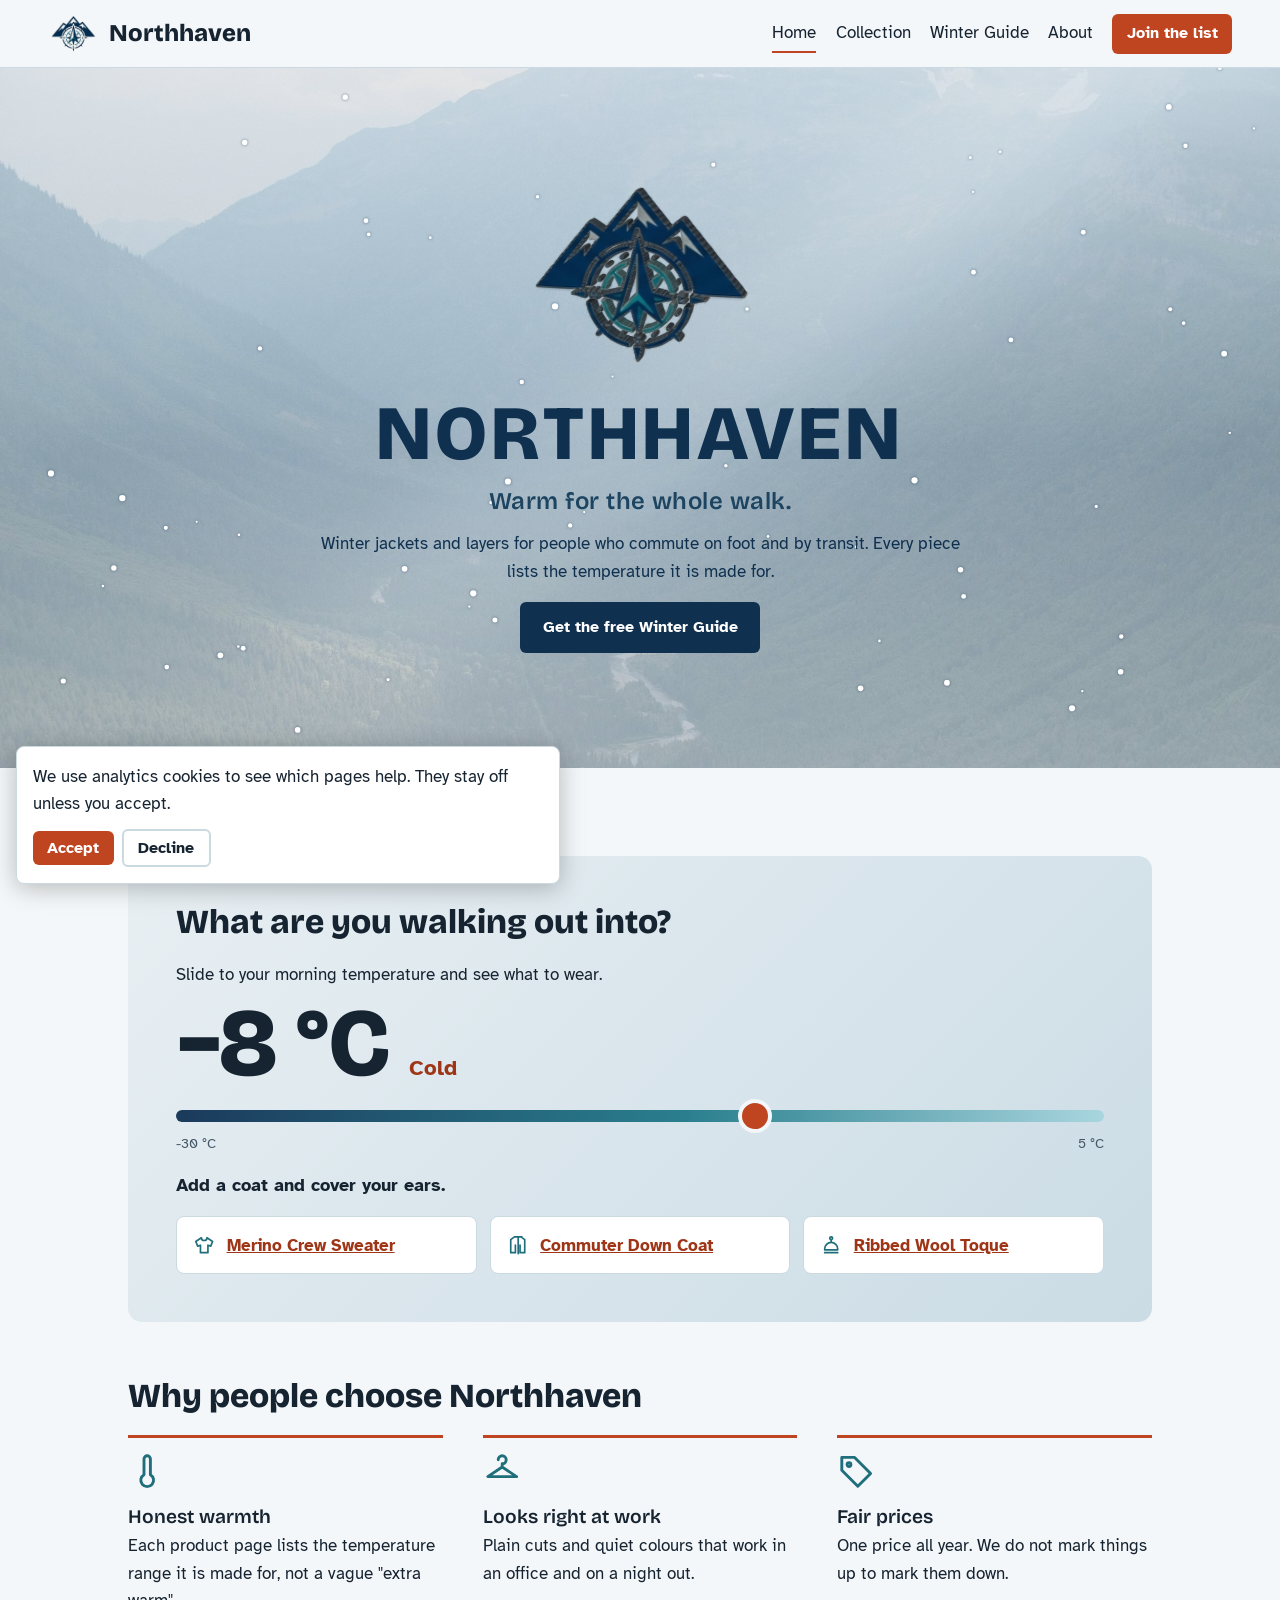
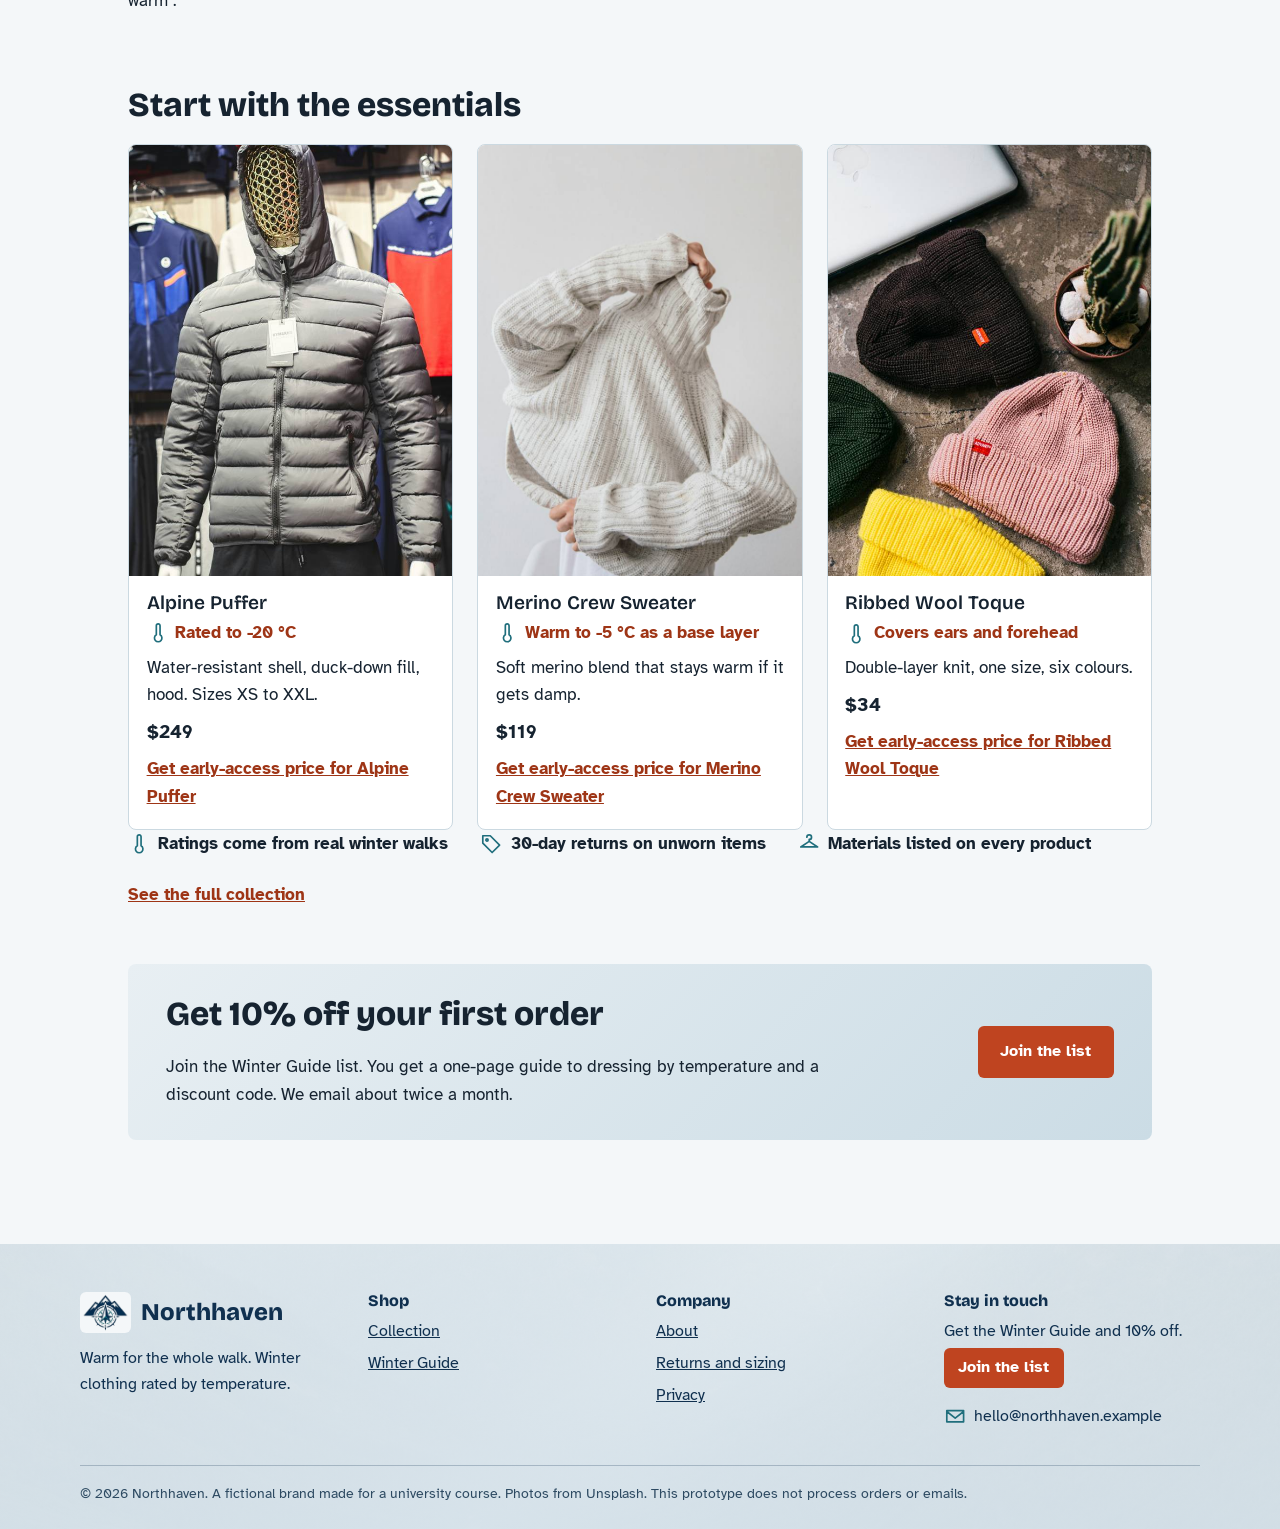
==== site/index.html @ 04a66160 "Add the files of the website" ====
<!DOCTYPE html>
<html lang="en">
  <head>
    <meta charset="utf-8">
    <meta name="viewport" content="width=device-width, initial-scale=1">
    <title>Winter clothing for the cold commute | Northhaven</title>
    <meta name="color-scheme" content="light">
    <meta name="description" content="Northhaven makes winter jackets, base layers and accessories rated by temperature. Join the list for a first-order discount and a free Winter Guide.">
    <link rel="preconnect" href="https://fonts.googleapis.com">
    <link rel="preconnect" href="https://fonts.gstatic.com" crossorigin>
    <link href="https://fonts.googleapis.com/css2?family=Atkinson+Hyperlegible:wght@400;700&family=Bricolage+Grotesque:opsz,wght@12..96,600;12..96,800&display=swap" rel="stylesheet">
    <link rel="icon" href="img/logo.png">
    <link rel="stylesheet" href="style.css">
  </head>
  <body>
    <!-- skip link (for accessibility) -->
    <a class="skip" href="#main">Skip to content</a>

    <!-- navbar -->
    <header class="site-header">
      <a class="logo" href="index.html"><img src="img/logo.png" alt="" width="53" height="42"><span>Northhaven</span></a>
      <nav aria-label="Main">
        <a href="index.html" aria-current="page">Home</a>
        <a href="collection.html">Collection</a>
        <a href="guide.html">Winter Guide</a>
        <a href="about.html">About</a>
        <a class="btn small" href="join.html">Join the list</a>
      </nav>
    </header>

    <!-- HERO -->
    <section class="hero">
      <!-- snow goes here (script.js) -->
      <canvas id="snow" aria-hidden="true"></canvas>
      <div class="hero-text">
        <!-- the 3D logo, i stacked 40 copies of the logo so it looks thick. script.js spins it -->
        <div class="logo3d" id="logo3d" aria-hidden="true">
          <div class="stack">
            <i style="transform:translateZ(-10.00px)"></i>
            <i class="dark" style="transform:translateZ(-9.49px)"></i>
            <i class="dark" style="transform:translateZ(-8.97px)"></i>
            <i class="dark" style="transform:translateZ(-8.46px)"></i>
            <i class="dark" style="transform:translateZ(-7.95px)"></i>
            <i class="dark" style="transform:translateZ(-7.44px)"></i>
            <i class="dark" style="transform:translateZ(-6.92px)"></i>
            <i class="dark" style="transform:translateZ(-6.41px)"></i>
            <i class="dark" style="transform:translateZ(-5.90px)"></i>
            <i class="dark" style="transform:translateZ(-5.38px)"></i>
            <i class="dark" style="transform:translateZ(-4.87px)"></i>
            <i class="dark" style="transform:translateZ(-4.36px)"></i>
            <i class="dark" style="transform:translateZ(-3.85px)"></i>
            <i class="dark" style="transform:translateZ(-3.33px)"></i>
            <i class="dark" style="transform:translateZ(-2.82px)"></i>
            <i class="dark" style="transform:translateZ(-2.31px)"></i>
            <i class="dark" style="transform:translateZ(-1.79px)"></i>
            <i class="dark" style="transform:translateZ(-1.28px)"></i>
            <i class="dark" style="transform:translateZ(-0.77px)"></i>
            <i class="dark" style="transform:translateZ(-0.26px)"></i>
            <i class="dark" style="transform:translateZ(0.26px)"></i>
            <i class="dark" style="transform:translateZ(0.77px)"></i>
            <i class="dark" style="transform:translateZ(1.28px)"></i>
            <i class="dark" style="transform:translateZ(1.79px)"></i>
            <i class="dark" style="transform:translateZ(2.31px)"></i>
            <i class="dark" style="transform:translateZ(2.82px)"></i>
            <i class="dark" style="transform:translateZ(3.33px)"></i>
            <i class="dark" style="transform:translateZ(3.85px)"></i>
            <i class="dark" style="transform:translateZ(4.36px)"></i>
            <i class="dark" style="transform:translateZ(4.87px)"></i>
            <i class="dark" style="transform:translateZ(5.38px)"></i>
            <i class="dark" style="transform:translateZ(5.90px)"></i>
            <i class="dark" style="transform:translateZ(6.41px)"></i>
            <i class="dark" style="transform:translateZ(6.92px)"></i>
            <i class="dark" style="transform:translateZ(7.44px)"></i>
            <i class="dark" style="transform:translateZ(7.95px)"></i>
            <i class="dark" style="transform:translateZ(8.46px)"></i>
            <i class="dark" style="transform:translateZ(8.97px)"></i>
            <i class="dark" style="transform:translateZ(9.49px)"></i>
            <i style="transform:translateZ(10.00px)"></i>
          </div>
        </div>
        <h1><span class="wordmark">Northhaven</span><span class="tagline">Warm for the whole walk.</span></h1>
        <p>Winter jackets and layers for people who commute on foot and by transit. Every piece lists the temperature it is made for.</p>
        <a class="btn" href="join.html">Get the free Winter Guide</a>
      </div>
    </section>

    <main id="main">

      <!-- slider thing, changes the text + the clothes list -->
      <section class="picker" aria-labelledby="pickerTitle">
        <h2 id="pickerTitle">What are you walking out into?</h2>
        <p>Slide to your morning temperature and see what to wear.</p>
        <div class="dial">
          <output id="tempValue" class="big-temp" for="tempSlider">-8 &deg;C</output>
          <span id="tempLabel" class="temp-label">Cold</span>
        </div>
        <label for="tempSlider" class="sr-only">Morning temperature in degrees Celsius</label>
        <input id="tempSlider" type="range" min="-30" max="5" value="-8" step="1">
        <div class="scale">
          <span>-30 &deg;C</span>
          <span>5 &deg;C</span>
        </div>
        <p id="tempNote" class="temp-note" aria-live="polite"></p>
        <!-- clothes list -->
        <ul class="tiles">
          <li data-on="0123">
            <svg class="icon" viewBox="0 0 24 24" aria-hidden="true"><path d="m9 4-6 4 2 5 3-1v8h8v-8l3 1 2-5-6-4a3 3 0 0 1-6 0z"/></svg>
            <a href="collection.html">Merino Crew Sweater</a>
          </li>
          <li data-on="12">
            <svg class="icon" viewBox="0 0 24 24" aria-hidden="true"><path d="M8 3 4 6v14h5v-8m6-9 4 3v14h-5v-8M8 3h8M12 3v18"/></svg>
            <a href="collection.html">Commuter Down Coat</a>
          </li>
          <li data-on="3">
            <svg class="icon" viewBox="0 0 24 24" aria-hidden="true"><path d="M8 3 4 6v14h5v-8m6-9 4 3v14h-5v-8M8 3h8M12 3v18"/></svg>
            <a href="collection.html">Alpine Puffer</a>
          </li>
          <li data-on="23">
            <svg class="icon" viewBox="0 0 24 24" aria-hidden="true"><path d="M7 3h10l1 18h-4l-2-10-2 10H6z"/></svg>
            <a href="collection.html">Thermal Leggings</a>
          </li>
          <li data-on="23">
            <svg class="icon" viewBox="0 0 24 24" aria-hidden="true"><path d="M8 21v-5l-3-4V7a1.5 1.5 0 0 1 3 0v3m0-5a1.5 1.5 0 0 1 3 0v5m0-6.5a1.5 1.5 0 0 1 3 0V10m0-3a1.5 1.5 0 0 1 3 0v8l-2 6z"/></svg>
            <a href="collection.html">Touchscreen Knit Gloves</a>
          </li>
          <li data-on="0123">
            <svg class="icon" viewBox="0 0 24 24" aria-hidden="true"><path d="M5 16a7 7 0 0 1 14 0v1H5zM5 20h14M12 9V6"/><circle cx="12" cy="4.5" r="1.5"/></svg>
            <a href="collection.html">Ribbed Wool Toque</a>
          </li>
        </ul>
      </section>
      <section>
        <h2>Why people choose Northhaven</h2>
        <!-- 3 reasons -->
        <ul class="three">
          <li>
            <svg class="icon" viewBox="0 0 24 24" aria-hidden="true"><path d="M14 14.8V5a2 2 0 0 0-4 0v9.8a4 4 0 1 0 4 0z"/></svg>
            <h3>Honest warmth</h3>
            <p>Each product page lists the temperature range it is made for, not a vague "extra warm".</p>
          </li>
          <li>
            <svg class="icon" viewBox="0 0 24 24" aria-hidden="true"><path d="M12 8a2.5 2.5 0 1 0-2.5-2.5M12 8v2l9 6H3l9-6"/></svg>
            <h3>Looks right at work</h3>
            <p>Plain cuts and quiet colours that work in an office and on a night out.</p>
          </li>
          <li>
            <svg class="icon" viewBox="0 0 24 24" aria-hidden="true"><path d="M3 12V4h8l10 10-8 8z"/><circle cx="7.5" cy="8.5" r="1.2"/></svg>
            <h3>Fair prices</h3>
            <p>One price all year. We do not mark things up to mark them down.</p>
          </li>
        </ul>
      </section>
      <section>
        <h2>Start with the essentials</h2>
        <!-- products -->
        <div class="grid">

          <article class="card" data-c="jackets">
            <img src="img/p16.jpg" alt="Grey puffer jacket on a store mannequin" width="600" height="800" loading="lazy">
            <div>
              <h3>Alpine Puffer</h3>
              <p class="temp"><svg class="icon" viewBox="0 0 24 24" aria-hidden="true"><path d="M14 14.8V5a2 2 0 0 0-4 0v9.8a4 4 0 1 0 4 0z"/></svg><span>Rated to -20 &deg;C</span></p>
              <p>Water-resistant shell, duck-down fill, hood. Sizes XS to XXL.</p>
              <p class="price">$249</p>
              <a class="link" href="join.html">Get early-access price for Alpine Puffer</a>
            </div>
          </article>

          <article class="card" data-c="layers">
            <img src="img/p14.jpg" alt="Person pulling a cream knit sweater over their head" width="600" height="800" loading="lazy">
            <div>
              <h3>Merino Crew Sweater</h3>
              <p class="temp"><svg class="icon" viewBox="0 0 24 24" aria-hidden="true"><path d="M14 14.8V5a2 2 0 0 0-4 0v9.8a4 4 0 1 0 4 0z"/></svg><span>Warm to -5 &deg;C as a base layer</span></p>
              <p>Soft merino blend that stays warm if it gets damp.</p>
              <p class="price">$119</p>
              <a class="link" href="join.html">Get early-access price for Merino Crew Sweater</a>
            </div>
          </article>

          <article class="card" data-c="accessories">
            <img src="img/p03.jpg" alt="Knit beanies in dark, pink and yellow laid flat" width="600" height="800" loading="lazy">
            <div>
              <h3>Ribbed Wool Toque</h3>
              <p class="temp"><svg class="icon" viewBox="0 0 24 24" aria-hidden="true"><path d="M14 14.8V5a2 2 0 0 0-4 0v9.8a4 4 0 1 0 4 0z"/></svg><span>Covers ears and forehead</span></p>
              <p>Double-layer knit, one size, six colours.</p>
              <p class="price">$34</p>
              <a class="link" href="join.html">Get early-access price for Ribbed Wool Toque</a>
            </div>
          </article>
        </div>
        <ul class="trust">
          <li><svg class="icon" viewBox="0 0 24 24" aria-hidden="true"><path d="M14 14.8V5a2 2 0 0 0-4 0v9.8a4 4 0 1 0 4 0z"/></svg>Ratings come from real winter walks</li>
          <li><svg class="icon" viewBox="0 0 24 24" aria-hidden="true"><path d="M3 12V4h8l10 10-8 8z"/><circle cx="7.5" cy="8.5" r="1.2"/></svg>30-day returns on unworn items</li>
          <li><svg class="icon" viewBox="0 0 24 24" aria-hidden="true"><path d="M12 8a2.5 2.5 0 1 0-2.5-2.5M12 8v2l9 6H3l9-6"/></svg>Materials listed on every product</li>
        </ul>
        <p><a class="link" href="collection.html">See the full collection</a></p>
      </section>

      <!-- banner at the bottom -->
      <section class="band">
        <div>
          <h2>Get 10% off your first order</h2>
          <p>Join the Winter Guide list. You get a one-page guide to dressing by temperature and a discount code. We email about twice a month.</p>
        </div>
        <a class="btn" href="join.html">Join the list</a>
      </section>
    </main>

    <!-- footer -->
    <footer class="site-footer">
      <div class="footer-cols">
        <div>
          <a class="logo" href="index.html"><img src="img/logo.png" alt="" width="53" height="42"><span>Northhaven</span></a>
          <p>Warm for the whole walk. Winter clothing rated by temperature.</p>
        </div>
        <nav aria-label="Shop">
          <h2 class="footer-heading">Shop</h2>
          <ul>
            <li>
              <a href="collection.html">Collection</a>
            </li>
            <li>
              <a href="guide.html">Winter Guide</a>
            </li>
          </ul>
        </nav>
        <nav aria-label="Company">
          <h2 class="footer-heading">Company</h2>
          <ul>
            <li>
              <a href="about.html">About</a>
            </li>
            <li>
              <a href="guide.html#faq">Returns and sizing</a>
            </li>
            <li>
              <a href="join.html#privacy">Privacy</a>
            </li>
          </ul>
        </nav>
        <div>
          <h2 class="footer-heading">Stay in touch</h2>
          <p>Get the Winter Guide and 10% off.</p>
          <a class="btn small" href="join.html">Join the list</a>
          <p class="footer-mail"><svg class="icon" viewBox="0 0 24 24" aria-hidden="true"><path d="M3 6h18v12H3zM3 7l9 7 9-7"/></svg> hello@northhaven.example</p>
        </div>
      </div>
      <p class="fine-print">&copy; 2026 Northhaven. A fictional brand made for a university course. Photos from Unsplash. This prototype does not process orders or emails.</p>
    </footer>

    <!-- js -->
    <script src="script.js"></script>
  </body>
</html>
---- site/style.css ----
/*
  Northhaven stylesheet
  Used by all 5 pages.
  (some rules show up twice, the later one wins)
*/

/* colours */
:root {
  --bg-color: #F4F7F9;
  --text-color: #162330;
  --muted-color: #445666;
  --card-bg: #fff;
  --border-color: #CBD9E1;
  --light-blue: #DCE8EE;
  --accent: #BF4420;
  --accent-text: #fff;
  --link-color: #9E3516;
  box-sizing: border-box;
  padding-top: env(safe-area-inset-top,0px);
  padding-bottom: env(safe-area-inset-bottom,0px);
  color-scheme: light;
  --mist-img: url(img/hero-mist.jpg);
  --logo-img: url(img/logo.png);
}

/* reset + basic stuff */
*,
*::before,
*::after { box-sizing: border-box; }
html { scroll-padding-top: calc(4.5rem + env(safe-area-inset-top,0px)); }
body {
  margin: 0;
  background: var(--bg-color);
  color: var(--text-color);
  font: 1.0625rem/1.6 "Atkinson Hyperlegible",system-ui,sans-serif;
}
h1,
h2,
h3,
.logo {
  font-family: "Bricolage Grotesque","Arial Narrow",sans-serif;
  line-height: 1.1;
  margin: 0 0 .6em;
}
h1 {
  font-size: clamp(2.2rem,6vw,3.6rem);
  font-weight: 800;
}
h2 {
  font-size: clamp(1.5rem,3.5vw,2.1rem);
  font-weight: 800;
}
h3 {
  font-size: 1.2rem;
  font-weight: 600;
  margin-bottom: .3em;
}
p {
  margin: 0 0 1em;
  max-width: 62ch;
}
a { color: var(--link-color); }
img {
  display: block;
  max-width: 100%;
  height: auto;
}

:focus-visible {
  outline: 3px solid var(--accent);
  outline-offset: 3px;
}

/* skip link, hidden until you tab to it */
.skip {
  position: absolute;
  left: -999px;
  top: 0;
  background: var(--accent);
  color: var(--accent-text);
  padding: .6rem 1rem;
  z-index: 20;
}
.skip:focus { left: 0; }

/* header / nav */
.site-header {
  position: sticky;
  top: 0;
  z-index: 10;
  display: flex;
  flex-wrap: wrap;
  align-items: center;
  justify-content: space-between;
  gap: .5rem 1.5rem;
  padding: .8rem clamp(1rem,4vw,3rem);
  background: var(--bg-color);
  border-bottom: 1px solid var(--border-color);
}
.logo {
  font-size: 1.5rem;
  font-weight: 800;
  text-decoration: none;
  color: var(--text-color);
  margin: 0;
}
.site-header nav {
  display: flex;
  flex-wrap: wrap;
  align-items: center;
  gap: .4rem 1.2rem;
}
.site-header nav a:not(.btn) {
  color: var(--text-color);
  text-decoration: none;
  padding: .3rem 0;
  border-bottom: 2px solid transparent;
}
.site-header nav a:not(.btn):hover,
.site-header nav a[aria-current]:not(.btn) { border-bottom-color: var(--accent); }

/* buttons */
.btn {
  display: inline-block;
  background: var(--accent);
  color: var(--accent-text);
  font-weight: 700;
  text-decoration: none;
  padding: .8rem 1.4rem;
  border: 0;
  border-radius: 6px;
  font-size: 1rem;
  cursor: pointer;
  font-family: inherit;
}
.btn:hover { filter: brightness(1.1); }
.btn.small { padding: .45rem .9rem; }
.link { font-weight: 700; }

main {
  max-width: 70rem;
  margin: 0 auto;
  padding: 2rem clamp(1rem,4vw,3rem) 3rem;
}
main>section { margin: 3.5rem 0; }
.lead {
  font-size: 1.25rem;
  color: var(--muted-color);
}

/* hero (first try, changed again lower down) */
.hero {
  position: relative;
  min-height: min(78vh,640px);
  display: flex;
  align-items: flex-end;
  background: #0F1A24;
  color: #fff;
  overflow: hidden;
}
.hero img {
  position: absolute;
  inset: 0;
  width: 100%;
  height: 100%;
  object-fit: cover;
  object-position: center 60%;
}
.hero::after {
  content: "";
  position: absolute;
  inset: 0;
  background: linear-gradient(to top,rgba(10,18,26,.92) 5%,rgba(10,18,26,.15) 70%);
}
.hero-text {
  position: relative;
  z-index: 1;
  padding: 2rem clamp(1rem,4vw,3rem) 3rem;
  max-width: 44rem;
}
.hero .btn {
  background: #fff;
  color: #162330;
}

/* filter buttons */
.chips {
  display: flex;
  flex-wrap: wrap;
  gap: .6rem;
  margin: 0 0 1rem;
}
.chips button {
  font: inherit;
  padding: .6rem 1.1rem;
  border: 2px solid var(--border-color);
  background: var(--card-bg);
  color: var(--text-color);
  border-radius: 999px;
  cursor: pointer;
}
.chips button[aria-pressed=true] {
  border-color: var(--accent);
  background: var(--light-blue);
  font-weight: 700;
}

.pick {
  background: var(--light-blue);
  padding: 1.2rem 1.5rem;
  border-radius: 8px;
  max-width: 40rem;
}
.pick ul {
  margin: .3rem 0 .8rem;
  padding-left: 1.2rem;
}
.three {
  list-style: none;
  padding: 0;
  display: grid;
  grid-template-columns: repeat(auto-fit,minmax(15rem,1fr));
  gap: 1.5rem 2.5rem;
}
.three li {
  border-top: 3px solid var(--accent);
  padding-top: .8rem;
}

/* cards */
.grid {
  display: grid;
  grid-template-columns: repeat(auto-fill,minmax(16rem,1fr));
  gap: 1.5rem;
}
.card {
  background: var(--card-bg);
  border: 1px solid var(--border-color);
  border-radius: 8px;
  overflow: hidden;
}
.card img {
  width: 100%;
  aspect-ratio: 3/4;
  object-fit: cover;
}
.card div { padding: 1rem 1.1rem 1.2rem; }
.card p { margin: 0 0 .5rem; }
.temp {
  font-weight: 700;
  color: var(--link-color);
}
.price {
  font-size: 1.2rem;
  font-weight: 700;
}

/* banner */
.band {
  display: flex;
  flex-wrap: wrap;
  align-items: center;
  justify-content: space-between;
  gap: 1rem 2rem;
  background: var(--light-blue);
  padding: 2rem clamp(1rem,3vw,2.5rem);
  border-radius: 8px;
}
.band p { margin: 0; }

/* image + text sections */
.split {
  display: grid;
  grid-template-columns: repeat(auto-fit,minmax(18rem,1fr));
  gap: 2rem;
  align-items: center;
}
.split img {
  border-radius: 8px;
  width: 100%;
  max-height: 30rem;
  object-fit: cover;
}
.flip>img { order: 2; }

.layer-list,
.checks { padding-left: 1.2rem; }
.checks {
  list-style: none;
  padding: 0;
}
.checks li {
  padding-left: 1.6rem;
  position: relative;
  margin-bottom: .4rem;
}
.checks li::before {
  content: "\2713";
  position: absolute;
  left: 0;
  color: var(--link-color);
  font-weight: 700;
}

/* faq */
details {
  border-bottom: 1px solid var(--border-color);
  padding: .9rem 0;
  max-width: 46rem;
}
summary {
  cursor: pointer;
  font-weight: 700;
}
details p { margin: .6rem 0 0; }

blockquote {
  margin: 1.5rem 0 0;
  padding-left: 1rem;
  border-left: 4px solid var(--accent);
}
blockquote p {
  font-size: 1.15rem;
  margin: 0;
}
blockquote footer {
  color: var(--muted-color);
  font-size: .95rem;
}

.credits {
  columns: 14rem;
  padding-left: 1.2rem;
  font-size: .95rem;
}

/* forms */
form {
  display: grid;
  gap: .5rem;
  max-width: 30rem;
}
label {
  font-weight: 700;
  margin-top: .5rem;
}
.checkbox-row {
  display: flex;
  gap: .6rem;
  font-weight: 400;
  align-items: flex-start;
}
.checkbox-row input {
  width: 1.3rem;
  height: 1.3rem;
  margin-top: .2rem;
}
input[type=email],
input[type=text] {
  font: inherit;
  padding: .75rem;
  border: 2px solid var(--border-color);
  border-radius: 6px;
  background: var(--card-bg);
  color: var(--text-color);
  width: 100%;
}
.error-msg {
  color: #B3261E;
  font-weight: 700;
  min-height: 1.4em;
  margin: .3rem 0;
}
.done {
  background: var(--light-blue);
  padding: 1.5rem;
  border-radius: 8px;
  max-width: 30rem;
}
.note {
  color: var(--muted-color);
  font-size: .95rem;
}

/* footer (first version) */
footer {
  border-top: 1px solid var(--border-color);
  padding: 1.5rem clamp(1rem,4vw,3rem);
  color: var(--muted-color);
  font-size: .95rem;
}
footer p { margin: .2rem 0; }

/* cookie popup */
.cookie {
  position: fixed;
  left: 1rem;
  right: 1rem;
  bottom: calc(1rem + env(safe-area-inset-bottom,0px));
  max-width: 34rem;
  background: var(--card-bg);
  border: 1px solid var(--border-color);
  padding: 1rem;
  border-radius: 8px;
  z-index: 30;
  box-shadow: 0 4px 24px rgba(0,0,0,.25);
}
.cookie p { margin: 0 0 .7rem; }
.cookie button { margin-right: .5rem; }
.btn.ghost {
  background: transparent;
  color: var(--text-color);
  border: 2px solid var(--border-color);
}

/* little transition on buttons, only if reduced motion is off */
@media (prefers-reduced-motion: no-preference) {
  .chips button,
  .btn {
    transition: background .15s,border-color .15s;
  }
}

/* ---- added later: icons, slider, new footer ---- */
:root { --teal: #1F6E7C; }

/* hidden text for screen readers */
.sr-only {
  position: absolute;
  width: 1px;
  height: 1px;
  overflow: hidden;
  clip: rect(0 0 0 0);
  white-space: nowrap;
}

/* logo */
.logo {
  display: flex;
  align-items: center;
  gap: .6rem;
}
.logo img {
  height: 2.6rem;
  width: auto;
  background: #F4F7F9;
  border-radius: 6px;
  padding: 2px;
}

/* icons (moved the svg line settings here so the html is shorter) */
.icon {
  width: 1.4rem;
  height: 1.4rem;
  flex: none;
  color: var(--teal);
  fill: none;
  stroke: currentColor;
  stroke-width: 1.8;
  stroke-linecap: round;
  stroke-linejoin: round;
}
.three .icon {
  width: 2.4rem;
  height: 2.4rem;
  margin-bottom: .5rem;
}
.temp {
  display: flex;
  align-items: center;
  gap: .4rem;
}

/* slider box on home page */
.picker {
  background: var(--light-blue);
  border-radius: 14px;
  padding: clamp(1.2rem,4vw,3rem);
}
.picker p { margin-bottom: .5rem; }
.dial {
  display: flex;
  align-items: baseline;
  flex-wrap: wrap;
  gap: .2rem 1.2rem;
  margin: .5rem 0;
}
.big-temp {
  font: 800 clamp(3.4rem,11vw,6rem)/1 "Bricolage Grotesque","Arial Narrow",sans-serif;
  color: var(--text-color);
}
.temp-label {
  font-size: 1.4rem;
  font-weight: 700;
  color: var(--link-color);
}

/* slider styling (needs webkit and moz versions) */
#tempSlider {
  -webkit-appearance: none;
  appearance: none;
  width: 100%;
  height: 12px;
  border-radius: 8px;
  background: linear-gradient(90deg,#1B3A5C,#2A7F8E 55%,#A9D6DF);
  margin: .6rem 0;
}
#tempSlider::-webkit-slider-thumb {
  -webkit-appearance: none;
  width: 34px;
  height: 34px;
  border-radius: 50%;
  background: var(--accent);
  border: 4px solid var(--bg-color);
  cursor: grab;
}
#tempSlider::-moz-range-thumb {
  width: 26px;
  height: 26px;
  border-radius: 50%;
  background: var(--accent);
  border: 4px solid var(--bg-color);
  cursor: grab;
}
.scale {
  display: flex;
  justify-content: space-between;
  font-size: .9rem;
  color: var(--muted-color);
}
.temp-note {
  font-size: 1.15rem;
  font-weight: 700;
  margin-top: 1rem;
}

/* tiles */
.tiles {
  list-style: none;
  padding: 0;
  margin: 1rem 0 0;
  display: grid;
  grid-template-columns: repeat(auto-fit,minmax(13rem,1fr));
  gap: .8rem;
}
.tiles li {
  background: var(--card-bg);
  border: 1px solid var(--border-color);
  border-radius: 8px;
  padding: .9rem 1rem;
  display: flex;
  gap: .7rem;
  align-items: center;
  font-weight: 700;
}
.tiles li[hidden],
.card[hidden] { display: none; }

/* footer (new version) */
.site-footer {
  background: #10253B;
  color: #DCE8EE;
  border: 0;
  padding: 3rem clamp(1rem,4vw,3rem) 1.5rem;
  font-size: 1rem;
}
.site-footer a { color: #DCE8EE; }
.site-footer .logo {
  color: #fff;
  margin-bottom: .8rem;
}
.site-footer .btn {
  color: #fff;
  background: #BF4420;
}
.footer-cols {
  display: grid;
  grid-template-columns: repeat(auto-fit,minmax(12rem,1fr));
  gap: 2rem;
  max-width: 70rem;
  margin: 0 auto 2rem;
}
.footer-heading {
  font-size: 1rem;
  margin-bottom: .6rem;
  color: #fff;
}
.site-footer ul {
  list-style: none;
  padding: 0;
  margin: 0;
}
.site-footer li { margin-bottom: .4rem; }
.footer-mail {
  display: flex;
  gap: .5rem;
  align-items: center;
  margin-top: 1rem;
}
.site-footer .icon { color: #6CC4D2; }
.fine-print {
  max-width: 70rem;
  margin: 0 auto;
  border-top: 1px solid #2B4660;
  padding-top: 1rem;
  font-size: .9rem;
  color: #A9BAC6;
}

/* snow canvas */
.hero canvas {
  position: absolute;
  inset: 0;
  width: 100%;
  height: 100%;
  z-index: 1;
  pointer-events: none;
}
.hero-text { z-index: 2; }

/* make sure hidden really hides things */
[hidden] { display: none!important; }

/* hero (new version, overrides the one above) */
.hero {
  min-height: min(84vh,700px);
  align-items: center;
  justify-content: center;
  text-align: center;
  color: #10304F;
  background: var(--mist-img) center/cover,linear-gradient(180deg,#E3EBEF 0%,#BFD0D9 42%,#86A1B0 72%,#5F8092 100%);
}
.hero::after { background: linear-gradient(rgba(240,246,249,.66),rgba(240,246,249,.42) 55%,rgba(240,246,249,.55)); }
.hero .hero-logo {
  position: static;
  inset: auto;
  width: clamp(150px,22vw,230px);
  height: auto;
  margin: 0 auto 1rem;
  object-fit: contain;
  filter: drop-shadow(0 0 8px rgba(255,255,255,.7));
  animation: spin 24s linear infinite;
}
.hero-text {
  max-width: 44rem;
  padding: 3rem 1.25rem;
  text-align: center;
}
.hero h1 { margin: 0 0 1rem; }
.wordmark {
  display: block;
  font-size: clamp(2.5rem,9vw,4.8rem);
  letter-spacing: .05em;
  text-transform: uppercase;
  color: #10304F;
  font-weight: 800;
}
.tagline {
  display: block;
  margin-top: .7rem;
  font-size: clamp(1.05rem,2.8vw,1.5rem);
  font-weight: 600;
  color: #1D4561;
  letter-spacing: .02em;
}
.hero p {
  margin-left: auto;
  margin-right: auto;
  color: #10304F;
}
.hero .btn {
  background: #10304F;
  color: #fff;
}

@keyframes spin {
  to { transform:rotate(360deg); }
}
@media (prefers-reduced-motion: reduce) {
  .hero .hero-logo {
    animation: none;
  }
}

/* gradients */
.band,
.picker,
.done { background: linear-gradient(135deg,#E8EFF3,#CBDCE5); }
.site-footer {
  background: linear-gradient(rgba(238,244,247,.86),rgba(222,233,240,.93)),var(--mist-img) center/cover;
  color: #10304F;
}
.site-footer a,
.site-footer .logo,
.footer-heading { color: #10304F; }
.site-footer .btn { color: #fff; }
.site-footer .icon { color: var(--teal); }
.fine-print {
  border-top-color: rgba(16,48,79,.25);
  color: #2D4A62;
}

/* about page review form */
textarea,
select {
  font: inherit;
  padding: .75rem;
  border: 2px solid var(--border-color);
  border-radius: 6px;
  background: var(--card-bg);
  color: var(--text-color);
  width: 100%;
}
.reviews-section {
  display: grid;
  grid-template-columns: repeat(auto-fit,minmax(18rem,1fr));
  gap: 2rem;
  align-items: start;
}
.card-form {
  background: linear-gradient(135deg,#E8EFF3,#CBDCE5);
  padding: 1.5rem;
  border-radius: 12px;
  max-width: none;
}
.card-form h2 { margin-bottom: .3em; }
.star-box {
  border: 0;
  padding: 0;
  margin: .5rem 0;
}
.star-box legend {
  font-weight: 700;
  padding: 0;
  margin-bottom: .2rem;
}
.star-row {
  display: inline-flex;
  flex-direction: row-reverse;
  justify-content: flex-end;
  position: relative;
}
.star-row input {
  position: absolute;
  opacity: 0;
  width: 1px;
  height: 1px;
}
.star-row label {
  font-size: 2.1rem;
  line-height: 1;
  color: #9FB3C0;
  cursor: pointer;
  padding: 0 .12rem;
  font-weight: 400;
  margin: 0;
}
.star-row input:checked~label,
.star-row label:hover,
.star-row label:hover~label { color: #D98A00; }
.star-row input:focus-visible+label {
  outline: 3px solid var(--accent);
  outline-offset: 2px;
}

.review-list {
  list-style: none;
  padding: 0;
  margin: 0;
  display: grid;
  gap: 1rem;
}
.review-list li {
  background: var(--card-bg);
  border: 1px solid var(--border-color);
  border-radius: 8px;
  padding: 1rem;
}
.review-list .review-stars {
  color: #D98A00;
  font-size: 1.2rem;
  letter-spacing: .1em;
}
.review-list p { margin: .3rem 0; }
.review-list small,
.review-list .empty { color: var(--muted-color); }
.okmsg {
  font-weight: 700;
  color: #1F6E3D;
  margin: .3rem 0;
}

/* join page */
.join-wrap {
  display: grid;
  grid-template-columns: repeat(auto-fit,minmax(18rem,1fr));
  border-radius: 16px;
  overflow: hidden;
  background: linear-gradient(135deg,#E8EFF3,#CBDCE5);
}
.join-image img {
  width: 100%;
  height: 100%;
  min-height: 22rem;
  object-fit: cover;
}
.join-card { padding: clamp(1.5rem,4vw,3rem); }
.join-card form { max-width: none; }
.join-card h1 { font-size: clamp(1.8rem,4vw,2.6rem); }
.join-icon {
  display: inline-grid;
  place-items: center;
  width: 3rem;
  height: 3rem;
  border-radius: 50%;
  background: #fff;
  margin-bottom: .8rem;
}
.btn.wide {
  width: 100%;
  margin-top: .5rem;
}
.opt {
  font-weight: 400;
  color: var(--muted-color);
}
.checkbox-row span { font-weight: 400; }

/* 3d logo */
.logo3d {
  position: relative;
  width: clamp(150px,22vw,230px);
  aspect-ratio: 212/169;
  margin: 0 auto 1.6rem;
  perspective: 900px;
  cursor: grab;
  touch-action: none;
  user-select: none;
}
.stack {
  position: relative;
  width: 100%;
  height: 100%;
  transform-style: preserve-3d;
}
.stack i {
  position: absolute;
  inset: 0;
  background: var(--logo-img) center/contain no-repeat;
}
.stack i.dark { filter: brightness(.45); }

.trust {
  list-style: none;
  display: flex;
  flex-wrap: wrap;
  gap: .6rem 2rem;
  padding: 0;
  margin: 0 0 1.5rem;
  font-weight: 700;
}
.trust li {
  display: flex;
  align-items: center;
  gap: .5rem;
}
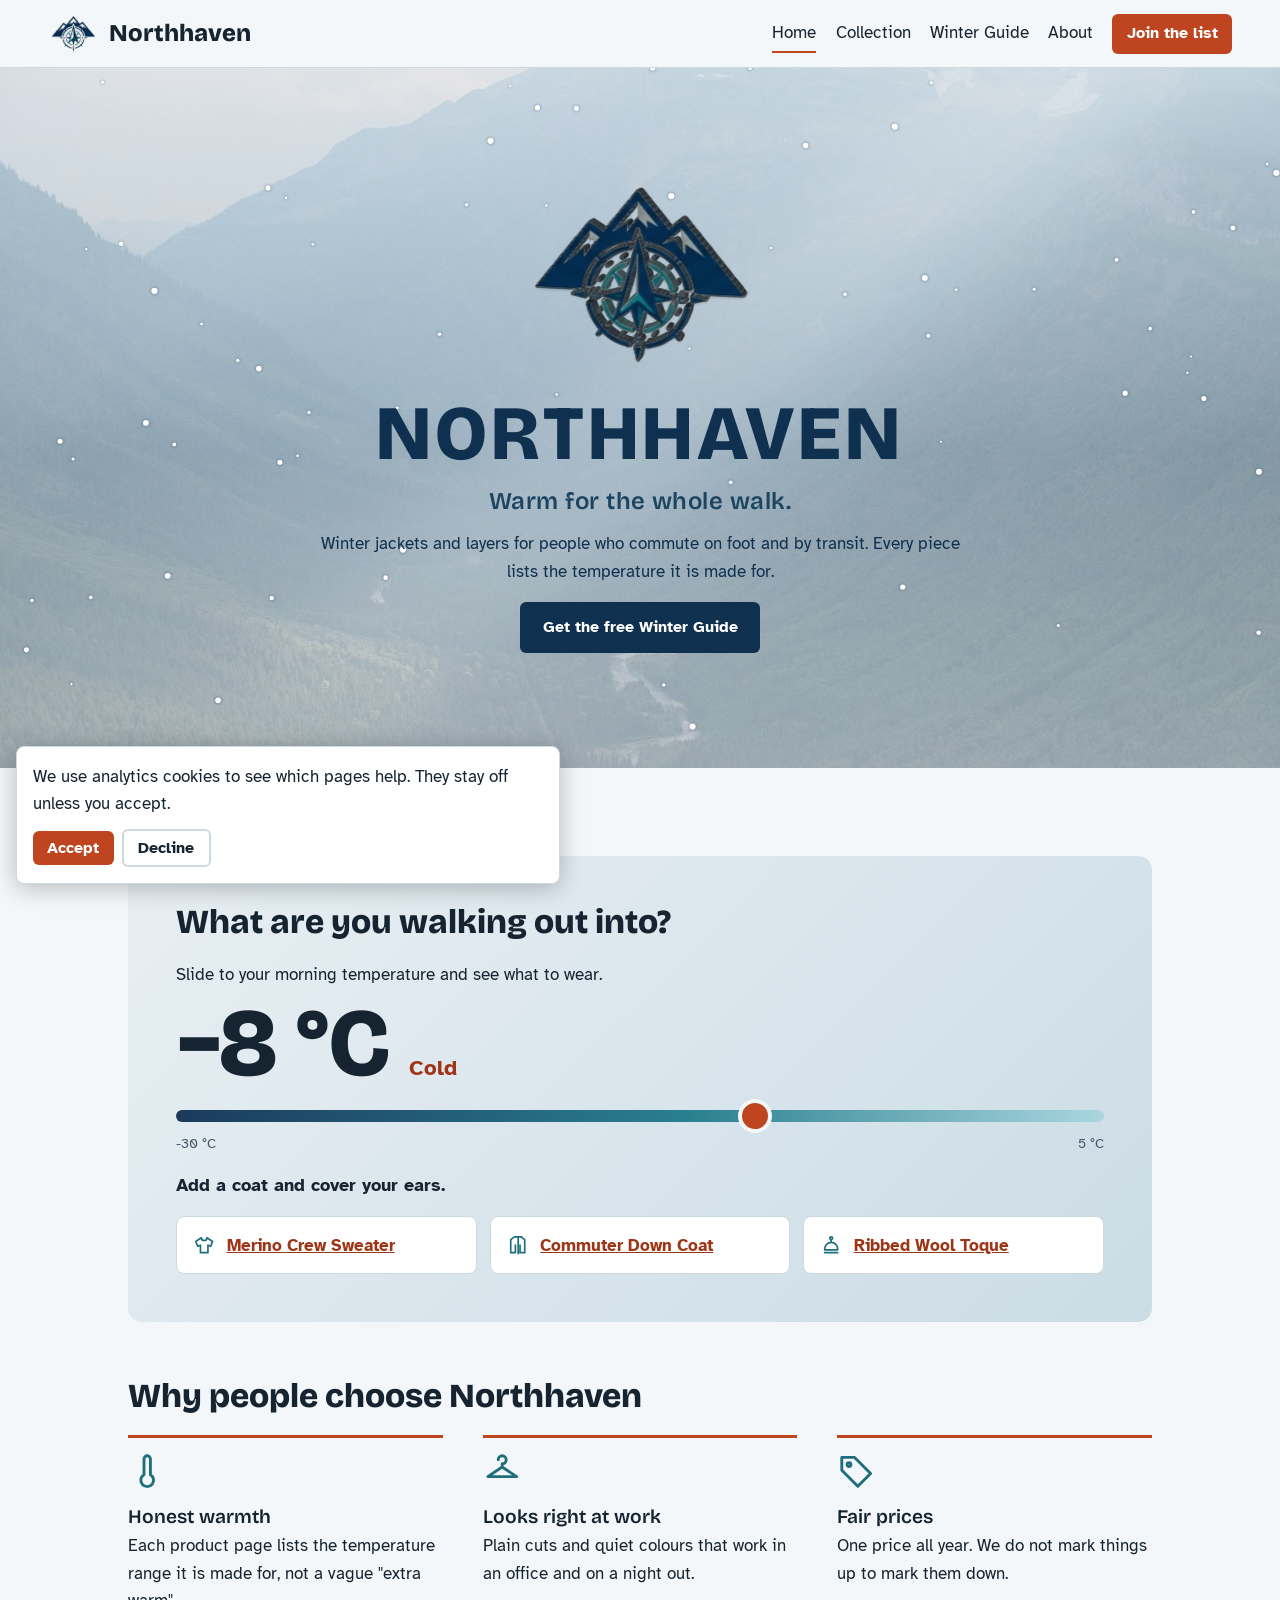
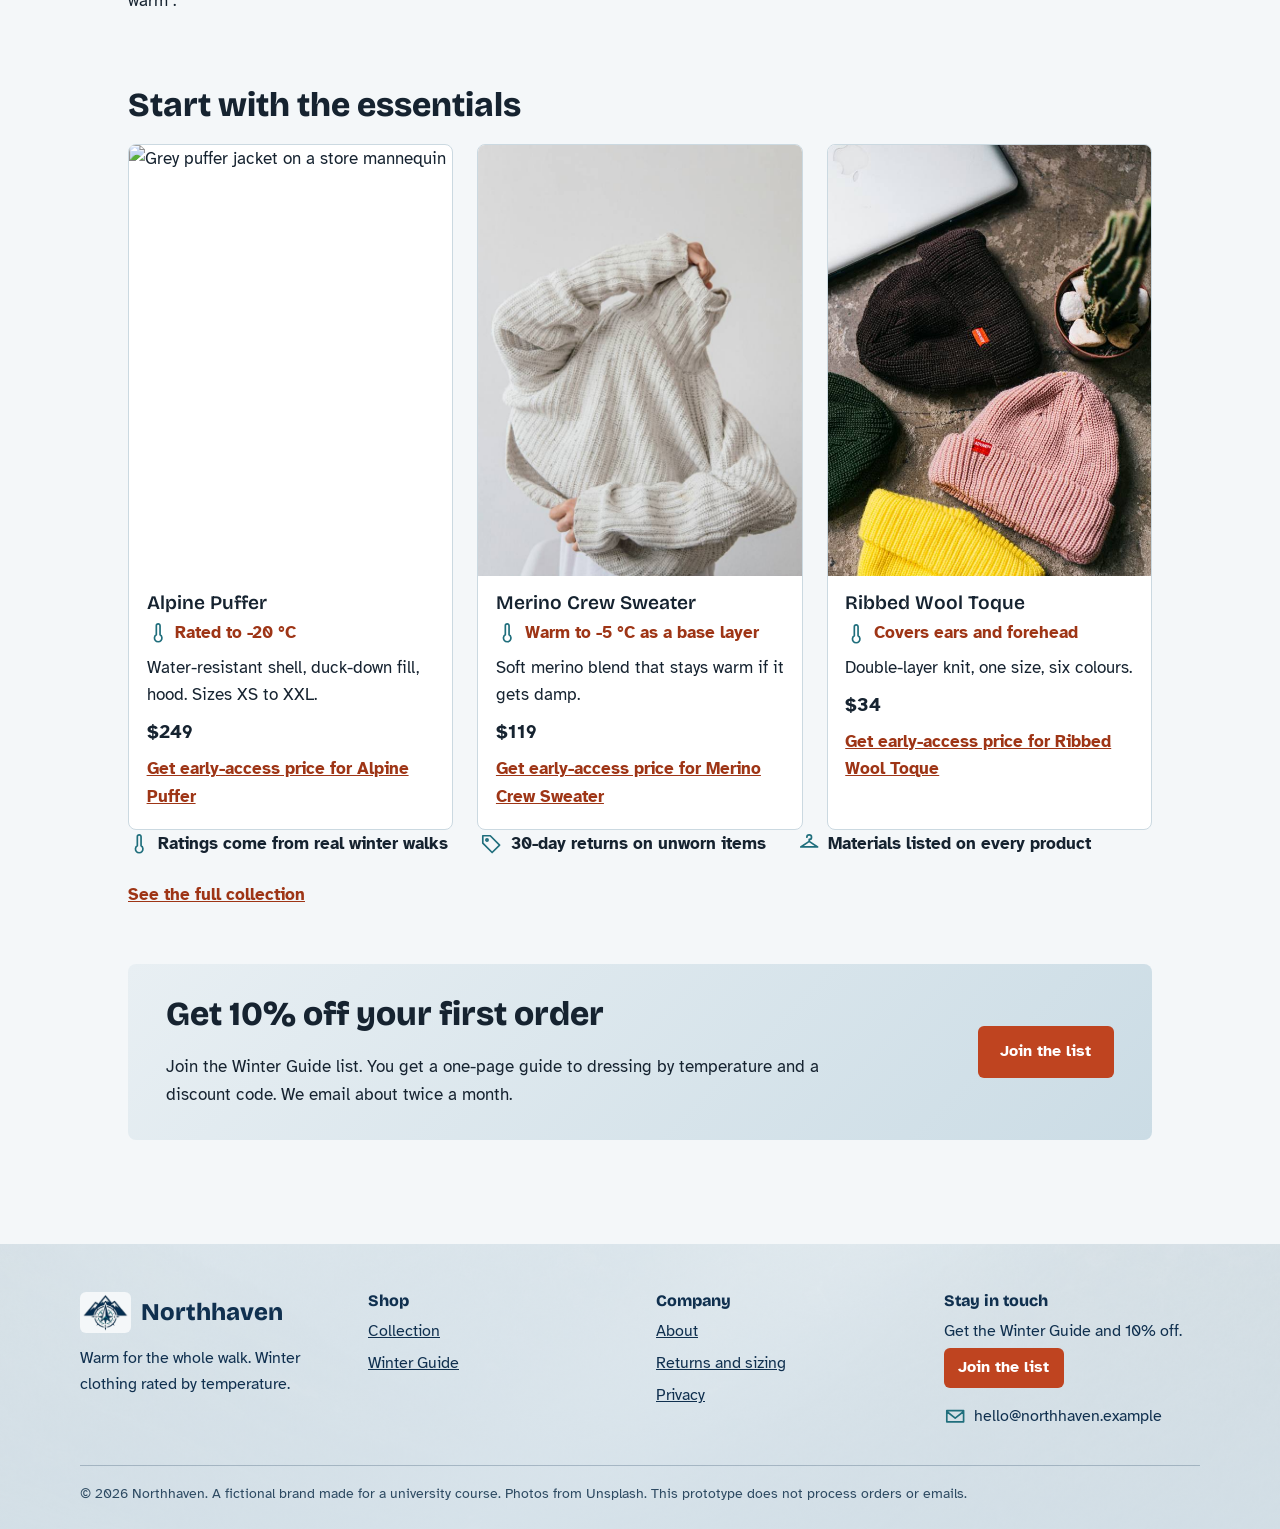
==== commit 5147e4a0: "Update image source for puffer jacket" ====
--- a/site/index.html
+++ b/site/index.html
@@ -156,7 +156,7 @@
         <div class="grid">
 
           <article class="card" data-c="jackets">
-            <img src="img/p16.jpg" alt="Grey puffer jacket on a store mannequin" width="600" height="800" loading="lazy">
+            <img src="img/puffer-jacket.jpg" alt="Grey puffer jacket on a store mannequin" width="600" height="800" loading="lazy">
             <div>
               <h3>Alpine Puffer</h3>
               <p class="temp"><svg class="icon" viewBox="0 0 24 24" aria-hidden="true"><path d="M14 14.8V5a2 2 0 0 0-4 0v9.8a4 4 0 1 0 4 0z"/></svg><span>Rated to -20 &deg;C</span></p>
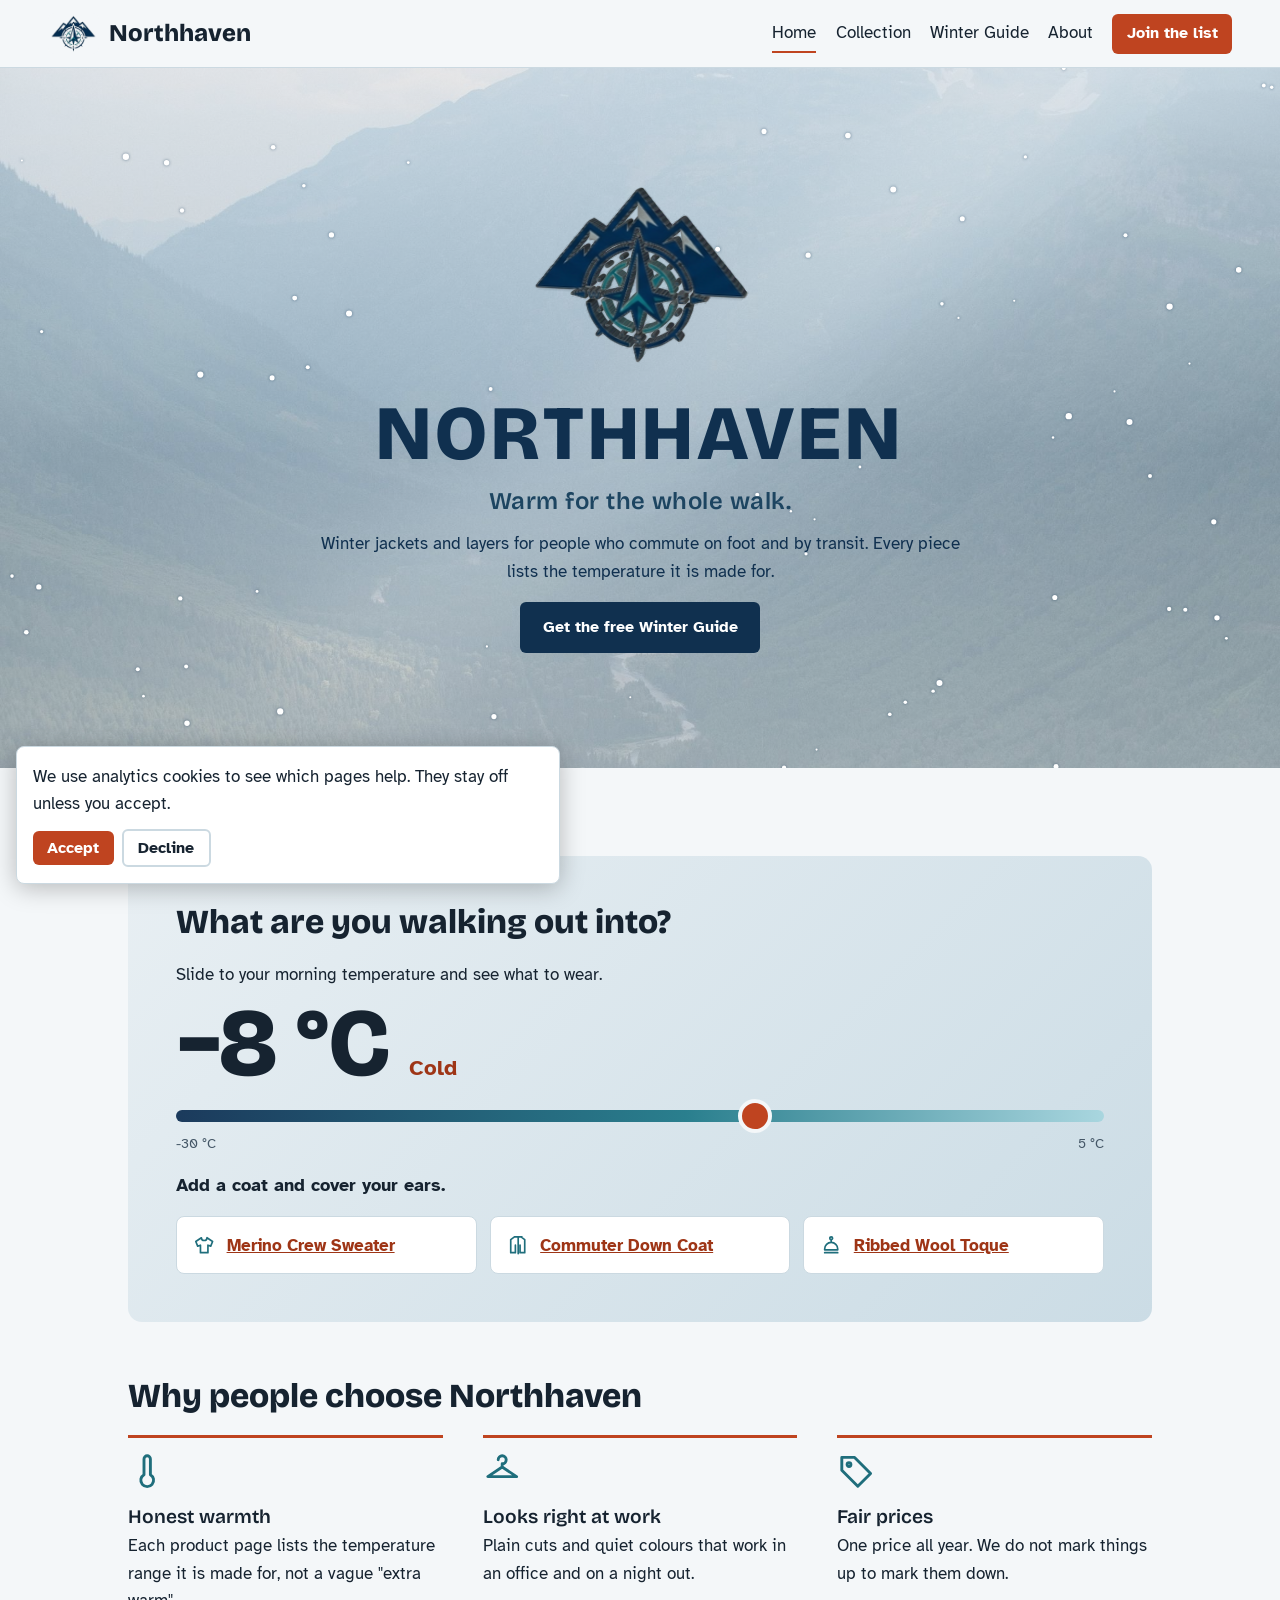
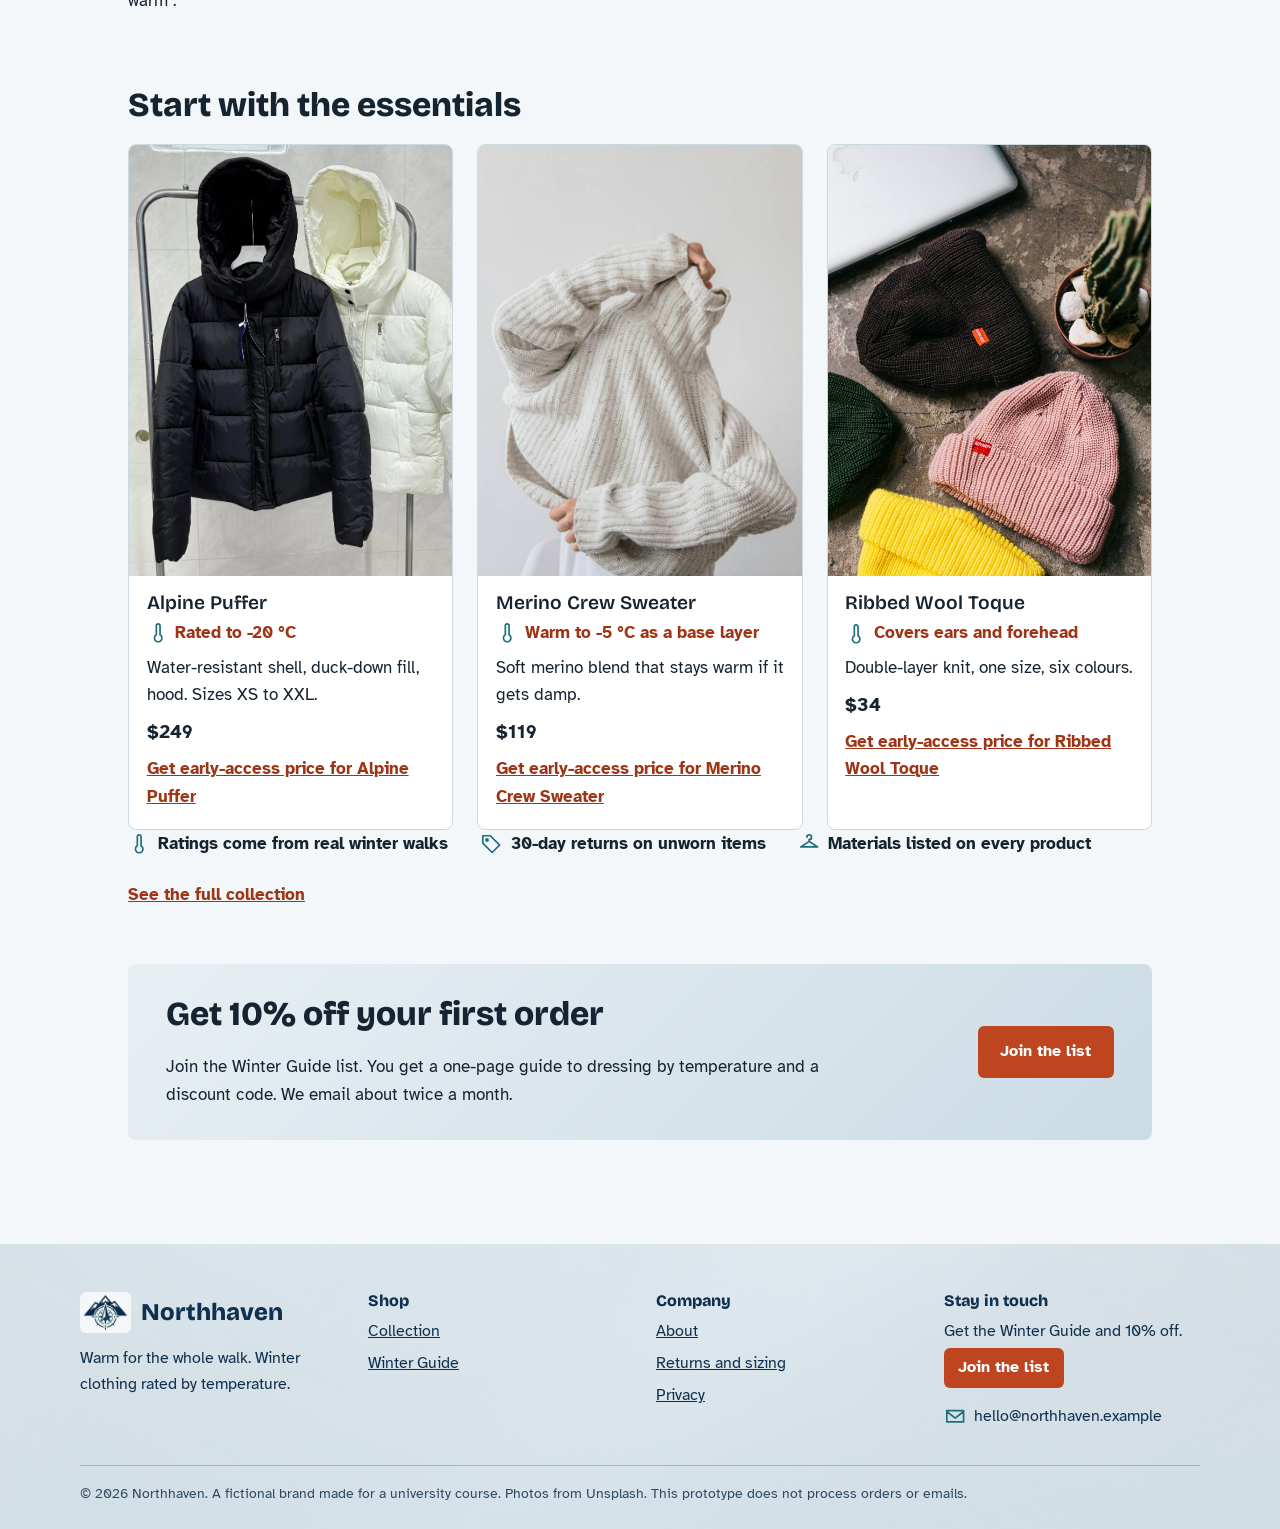
==== commit e14dd4a6: "Fix image source filename for puffer jacket" ====
--- a/site/index.html
+++ b/site/index.html
@@ -156,7 +156,7 @@
         <div class="grid">
 
           <article class="card" data-c="jackets">
-            <img src="img/puffer-jacket.jpg" alt="Grey puffer jacket on a store mannequin" width="600" height="800" loading="lazy">
+            <img src="img/Puffer jacket.jpg" alt="Grey puffer jacket on a store mannequin" width="600" height="800" loading="lazy">
             <div>
               <h3>Alpine Puffer</h3>
               <p class="temp"><svg class="icon" viewBox="0 0 24 24" aria-hidden="true"><path d="M14 14.8V5a2 2 0 0 0-4 0v9.8a4 4 0 1 0 4 0z"/></svg><span>Rated to -20 &deg;C</span></p>
